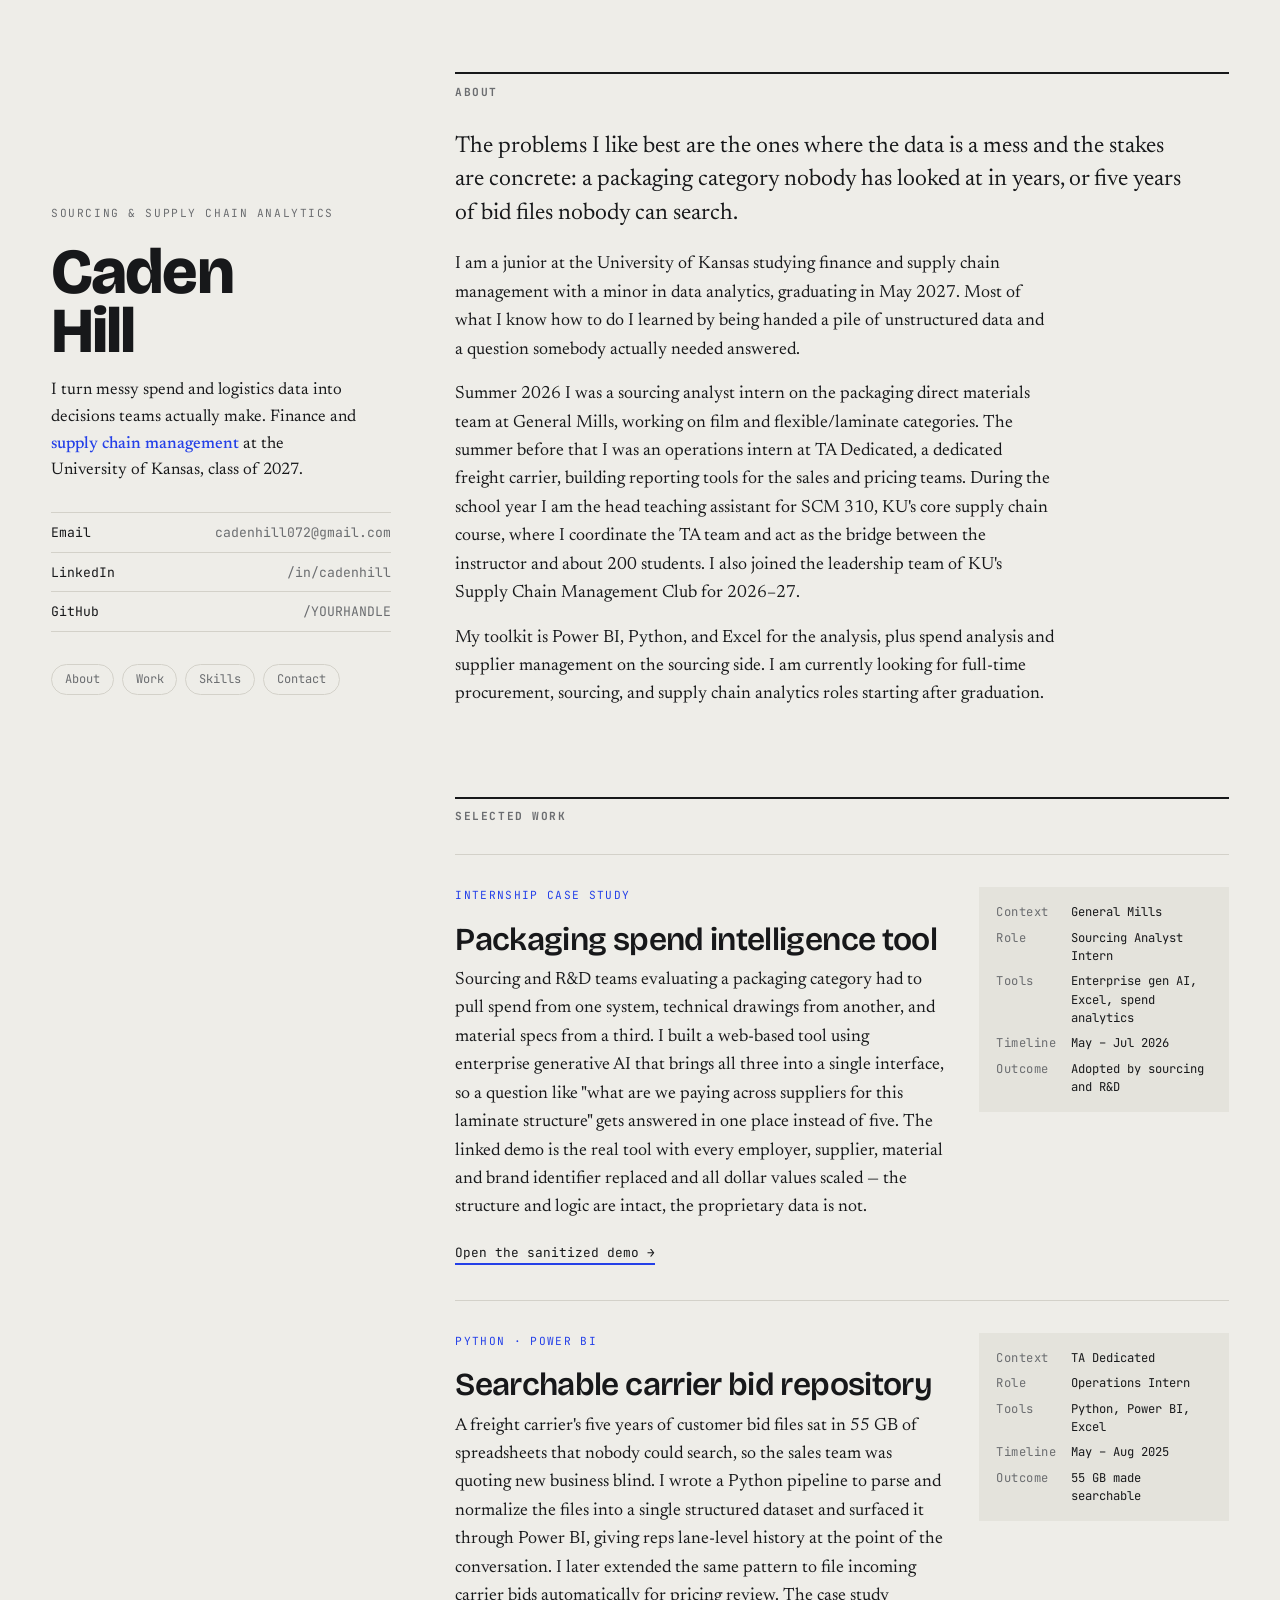
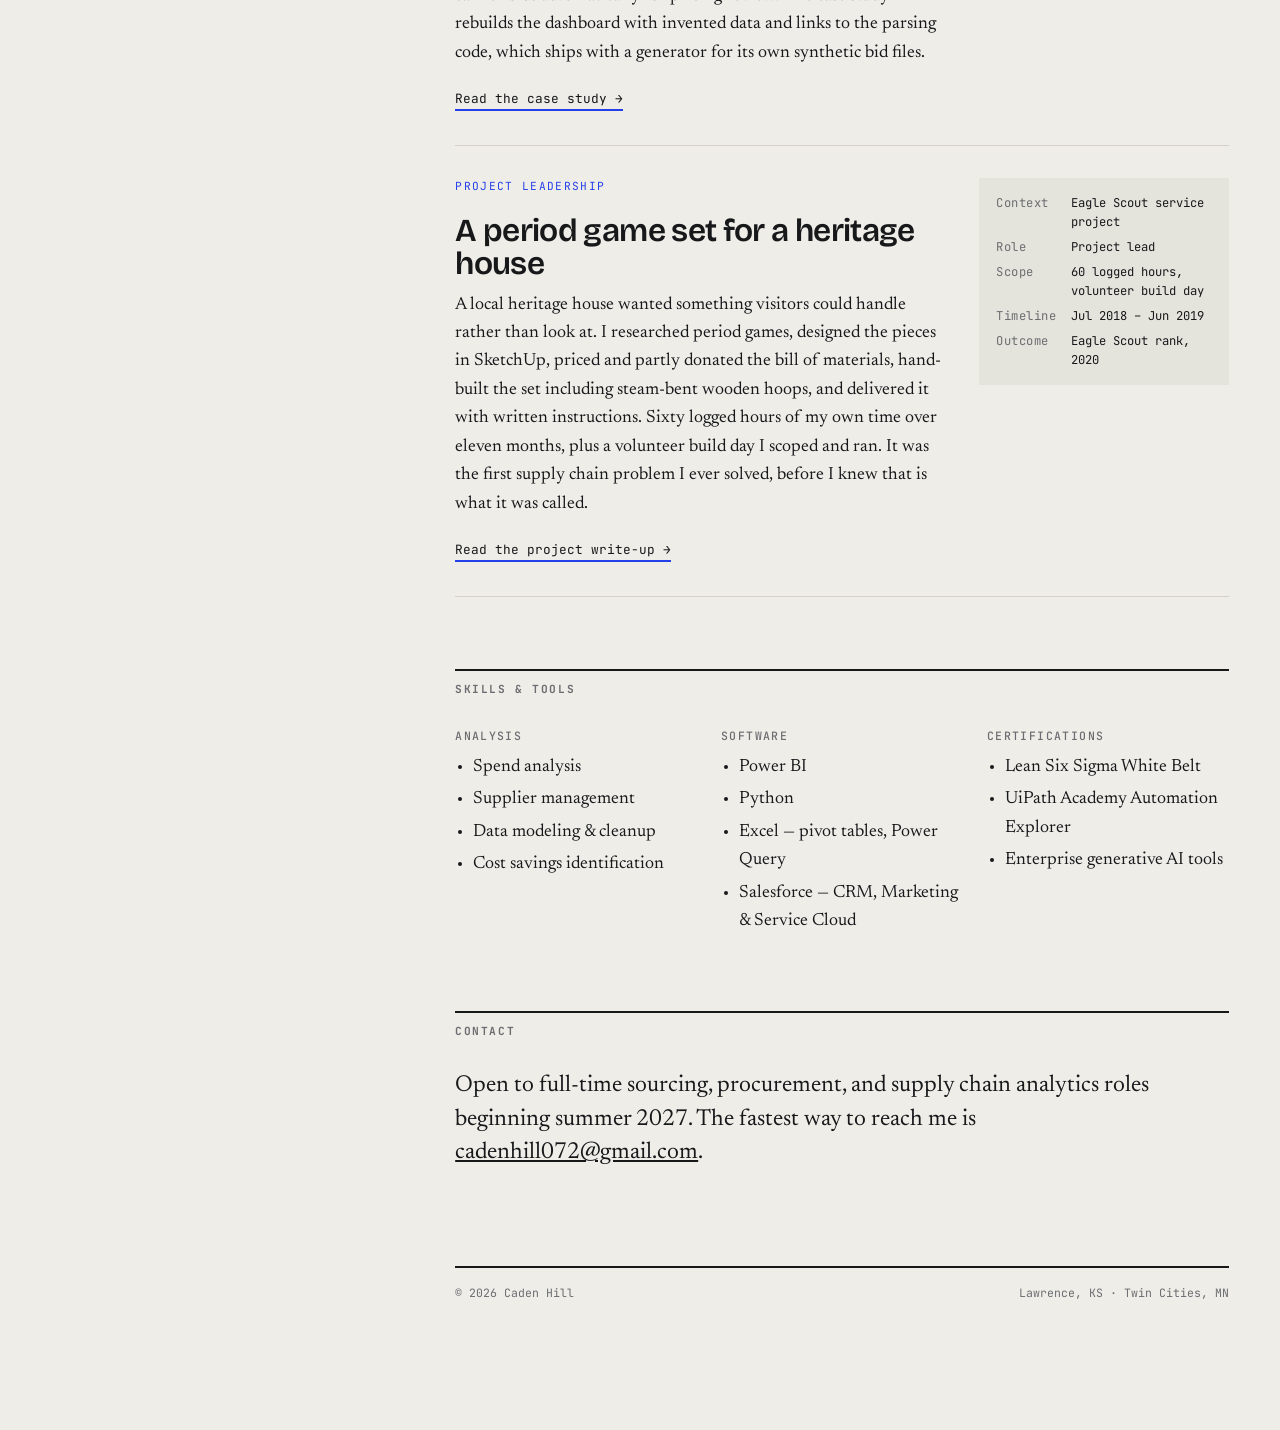
==== index.html @ 640c2d79 "Add files via upload" ====
<!DOCTYPE html>
<html lang="en">
<head>
<meta charset="utf-8">
<meta name="viewport" content="width=device-width, initial-scale=1">
<title>Caden Hill — Supply Chain &amp; Sourcing Analytics</title>
<meta name="description" content="Portfolio of Caden Hill: sourcing analytics, spend analysis, and supply chain data projects. B.S. Finance &amp; Supply Chain Management, University of Kansas, 2027.">

<link rel="preconnect" href="https://fonts.googleapis.com">
<link rel="preconnect" href="https://fonts.gstatic.com" crossorigin>
<link href="https://fonts.googleapis.com/css2?family=Bricolage+Grotesque:opsz,wght@12..96,400;12..96,600;12..96,800&family=Newsreader:ital,opsz,wght@0,6..72,400;0,6..72,500;1,6..72,400&family=JetBrains+Mono:wght@400;500&display=swap" rel="stylesheet">

<style>
  :root{
    --paper:#EEEDE8;
    --paper-2:#E4E3DC;
    --ink:#17181A;
    --muted:#6B6D70;
    --rule:#D3D1C9;
    --accent:#2440E8;

    --display:"Bricolage Grotesque", system-ui, sans-serif;
    --body:"Newsreader", Georgia, serif;
    --mono:"JetBrains Mono", ui-monospace, monospace;

    --gap:clamp(1.5rem, 4vw, 4rem);
    --maxw:1280px;
  }

  *{box-sizing:border-box;}
  html{scroll-behavior:smooth;}

  body{
    margin:0;
    background:var(--paper);
    color:var(--ink);
    font-family:var(--body);
    font-size:clamp(1rem, 0.95rem + 0.2vw, 1.125rem);
    line-height:1.6;
    -webkit-font-smoothing:antialiased;
  }

  a{color:inherit;}

  :focus-visible{outline:2px solid var(--accent); outline-offset:3px;}

  .skip{
    position:absolute; left:-9999px; top:0;
    background:var(--ink); color:var(--paper);
    padding:.6rem 1rem; z-index:50;
    font-family:var(--mono); font-size:.8rem;
  }
  .skip:focus{left:0;}

  .wrap{
    max-width:var(--maxw);
    margin:0 auto;
    padding:0 var(--gap);
    display:grid;
    grid-template-columns:1fr;
    gap:var(--gap);
  }

  /* ---------- identity panel ---------- */

  .id-panel{padding:clamp(2.5rem,6vw,5rem) 0 1rem;}

  .eyebrow{
    font-family:var(--mono);
    font-size:.7rem;
    letter-spacing:.14em;
    text-transform:uppercase;
    color:var(--muted);
    margin:0 0 1.25rem;
  }

  .name{
    font-family:var(--display);
    font-weight:800;
    font-size:clamp(2.8rem, 7vw, 4rem);
    line-height:.92;
    letter-spacing:-.03em;
    margin:0 0 1rem;
  }

  .thesis{
    font-size:1.05rem;
    max-width:34ch;
    margin:0 0 1.75rem;
  }
  .thesis em{color:var(--accent); font-style:normal; font-weight:500;}

  .contact-list{
    list-style:none;
    margin:0 0 2rem;
    padding:0;
    font-family:var(--mono);
    font-size:.82rem;
  }
  .contact-list li{border-top:1px solid var(--rule); padding:.55rem 0;}
  .contact-list li:last-child{border-bottom:1px solid var(--rule);}
  .contact-list a{
    text-decoration:none;
    display:flex;
    justify-content:space-between;
    gap:1rem;
    align-items:baseline;
  }
  .contact-list a span{color:var(--muted);}
  .contact-list a:hover span,
  .contact-list a:focus-visible span{color:var(--accent);}

  .jump{
    display:flex;
    flex-wrap:wrap;
    gap:.4rem .5rem;
    font-family:var(--mono);
    font-size:.75rem;
  }
  .jump a{
    text-decoration:none;
    border:1px solid var(--rule);
    border-radius:999px;
    padding:.3rem .8rem;
    color:var(--muted);
    transition:border-color .18s ease, color .18s ease;
  }
  .jump a:hover, .jump a:focus-visible{color:var(--accent); border-color:var(--accent);}

  /* ---------- main ---------- */

  main{padding-bottom:clamp(4rem,10vw,8rem);}

  .section{padding:clamp(2.5rem,6vw,4.5rem) 0 0;}

  .section-label{
    font-family:var(--mono);
    font-size:.7rem;
    letter-spacing:.14em;
    text-transform:uppercase;
    color:var(--muted);
    border-top:2px solid var(--ink);
    padding-top:.6rem;
    margin:0 0 1.75rem;
  }

  .lede{
    font-size:clamp(1.15rem,1.05rem + .5vw,1.45rem);
    line-height:1.45;
    max-width:56ch;
    margin:0 0 1.25rem;
  }

  .prose{max-width:60ch;}
  .prose p{margin:0 0 1rem;}

  /* ---------- work ---------- */

  .work{
    border-top:1px solid var(--rule);
    padding:2rem 0;
    display:grid;
    grid-template-columns:1fr;
    gap:1.5rem;
    transition:border-color .2s ease;
  }
  .work:hover{border-top-color:var(--accent);}
  .work:last-of-type{border-bottom:1px solid var(--rule);}

  .work-head h3{
    font-family:var(--display);
    font-weight:600;
    font-size:clamp(1.5rem,1.2rem + 1vw,2rem);
    line-height:1.05;
    letter-spacing:-.02em;
    margin:0 0 .6rem;
  }
  .work-kind{
    font-family:var(--mono);
    font-size:.7rem;
    letter-spacing:.12em;
    text-transform:uppercase;
    color:var(--accent);
    margin:0 0 .75rem;
  }
  .work-head p{margin:0 0 1.1rem; max-width:54ch;}

  .work-link{
    font-family:var(--mono);
    font-size:.8rem;
    text-decoration:none;
    border-bottom:2px solid var(--accent);
    padding-bottom:2px;
  }
  .work-link:hover, .work-link:focus-visible{color:var(--accent);}

  .spec{
    font-family:var(--mono);
    font-size:.76rem;
    line-height:1.5;
    background:var(--paper-2);
    padding:1rem 1.1rem;
    align-self:start;
  }
  .spec dl{margin:0; display:grid; grid-template-columns:auto 1fr; gap:.45rem .9rem;}
  .spec dt{color:var(--muted); letter-spacing:.04em;}
  .spec dd{margin:0;}

  /* ---------- skills ---------- */

  .skill-grid{
    display:grid;
    grid-template-columns:repeat(auto-fit,minmax(200px,1fr));
    gap:1.5rem;
  }
  .skill-grid h3{
    font-family:var(--mono);
    font-size:.72rem;
    letter-spacing:.12em;
    text-transform:uppercase;
    color:var(--muted);
    margin:0 0 .5rem;
    font-weight:500;
  }
  .skill-grid ul{margin:0; padding-left:1.1rem;}
  .skill-grid li{margin-bottom:.25rem;}

  /* ---------- footer ---------- */

  footer{
    border-top:2px solid var(--ink);
    margin-top:clamp(3rem,8vw,6rem);
    padding-top:1rem;
    font-family:var(--mono);
    font-size:.72rem;
    color:var(--muted);
    display:flex;
    flex-wrap:wrap;
    gap:.5rem 1.5rem;
    justify-content:space-between;
  }

  /* ---------- reveal ---------- */

  .reveal{opacity:0; transform:translateY(14px);}
  .reveal.in{opacity:1; transform:none; transition:opacity .5s ease, transform .5s ease;}

  @media (prefers-reduced-motion:reduce){
    html{scroll-behavior:auto;}
    .reveal{opacity:1; transform:none; transition:none;}
  }

  /* ---------- desktop ---------- */

  @media (min-width:900px){
    .wrap{grid-template-columns:minmax(260px,340px) 1fr; gap:clamp(2.5rem,5vw,5rem);}
    .id-panel{
      position:sticky;
      top:0;
      align-self:start;
      height:100vh;
      display:flex;
      flex-direction:column;
      justify-content:center;
      padding:3rem 0;
    }
    .work{grid-template-columns:1fr 250px; gap:2rem;}
  }
</style>
</head>
<body>

<a class="skip" href="#main">Skip to content</a>

<div class="wrap">

  <header class="id-panel">
    <p class="eyebrow">Sourcing &amp; supply chain analytics</p>
    <h1 class="name">Caden<br>Hill</h1>
    <p class="thesis">I turn messy spend and logistics data into decisions teams actually make. Finance and <em>supply chain management</em> at the University of Kansas, class of 2027.</p>

    <ul class="contact-list">
      <li><a href="mailto:cadenhill072@gmail.com">Email <span>cadenhill072@gmail.com</span></a></li>
      <li><a href="https://www.linkedin.com/in/cadenhill" target="_blank" rel="noopener">LinkedIn <span>/in/cadenhill</span></a></li>
      <li><a href="https://github.com/YOURHANDLE" target="_blank" rel="noopener">GitHub <span>/YOURHANDLE</span></a></li>
    </ul>

    <nav class="jump" aria-label="Sections">
      <a href="#about">About</a>
      <a href="#work">Work</a>
      <a href="#skills">Skills</a>
      <a href="#contact">Contact</a>
    </nav>
  </header>

  <main id="main">

    <!-- ABOUT -->
    <section class="section reveal" id="about">
      <h2 class="section-label">About</h2>
      <p class="lede">The problems I like best are the ones where the data is a mess and the stakes are concrete: a packaging category nobody has looked at in years, or five years of bid files nobody can search.</p>
      <div class="prose">
        <p>I am a junior at the University of Kansas studying finance and supply chain management with a minor in data analytics, graduating in May 2027. Most of what I know how to do I learned by being handed a pile of unstructured data and a question somebody actually needed answered.</p>
        <p>Summer 2026 I was a sourcing analyst intern on the packaging direct materials team at General Mills, working on film and flexible/laminate categories. The summer before that I was an operations intern at TA Dedicated, a dedicated freight carrier, building reporting tools for the sales and pricing teams. During the school year I am the head teaching assistant for SCM 310, KU's core supply chain course, where I coordinate the TA team and act as the bridge between the instructor and about 200 students. I also joined the leadership team of KU's Supply Chain Management Club for 2026&ndash;27.</p>
        <p>My toolkit is Power BI, Python, and Excel for the analysis, plus spend analysis and supplier management on the sourcing side. I am currently looking for full-time procurement, sourcing, and supply chain analytics roles starting after graduation.</p>
      </div>
    </section>

    <!-- WORK -->
    <section class="section reveal" id="work">
      <h2 class="section-label">Selected work</h2>

      <article class="work">
        <div class="work-head">
          <p class="work-kind">Internship case study</p>
          <h3>Packaging spend intelligence tool</h3>
          <p>Sourcing and R&amp;D teams evaluating a packaging category had to pull spend from one system, technical drawings from another, and material specs from a third. I built a web-based tool using enterprise generative AI that brings all three into a single interface, so a question like "what are we paying across suppliers for this laminate structure" gets answered in one place instead of five. The linked demo is the real tool with every employer, supplier, material and brand identifier replaced and all dollar values scaled &mdash; the structure and logic are intact, the proprietary data is not.</p>
          <a class="work-link" href="spend-playbook-demo.html">Open the sanitized demo &rarr;</a>
        </div>
        <div class="spec">
          <dl>
            <dt>Context</dt><dd>General Mills</dd>
            <dt>Role</dt><dd>Sourcing Analyst Intern</dd>
            <dt>Tools</dt><dd>Enterprise gen AI, Excel, spend analytics</dd>
            <dt>Timeline</dt><dd>May &ndash; Jul 2026</dd>
            <dt>Outcome</dt><dd>Adopted by sourcing and R&amp;D</dd>
          </dl>
        </div>
      </article>

      <article class="work">
        <div class="work-head">
          <p class="work-kind">Python &middot; Power BI</p>
          <h3>Searchable carrier bid repository</h3>
          <p>A freight carrier's five years of customer bid files sat in 55 GB of spreadsheets that nobody could search, so the sales team was quoting new business blind. I wrote a Python pipeline to parse and normalize the files into a single structured dataset and surfaced it through Power BI, giving reps lane-level history at the point of the conversation. I later extended the same pattern to file incoming carrier bids automatically for pricing review. The case study rebuilds the dashboard with invented data and links to the parsing code, which ships with a generator for its own synthetic bid files.</p>
          <a class="work-link" href="bid-repository.html">Read the case study &rarr;</a>
        </div>
        <div class="spec">
          <dl>
            <dt>Context</dt><dd>TA Dedicated</dd>
            <dt>Role</dt><dd>Operations Intern</dd>
            <dt>Tools</dt><dd>Python, Power BI, Excel</dd>
            <dt>Timeline</dt><dd>May &ndash; Aug 2025</dd>
            <dt>Outcome</dt><dd>55 GB made searchable</dd>
          </dl>
        </div>
      </article>

      <article class="work">
        <div class="work-head">
          <p class="work-kind">Project leadership</p>
          <h3>A period game set for a heritage house</h3>
          <p>A local heritage house wanted something visitors could handle rather than look at. I researched period games, designed the pieces in SketchUp, priced and partly donated the bill of materials, hand-built the set including steam-bent wooden hoops, and delivered it with written instructions. Sixty logged hours of my own time over eleven months, plus a volunteer build day I scoped and ran. It was the first supply chain problem I ever solved, before I knew that is what it was called.</p>
          <a class="work-link" href="eagle-scout.html">Read the project write-up &rarr;</a>
        </div>
        <div class="spec">
          <dl>
            <dt>Context</dt><dd>Eagle Scout service project</dd>
            <dt>Role</dt><dd>Project lead</dd>
            <dt>Scope</dt><dd>60 logged hours, volunteer build day</dd>
            <dt>Timeline</dt><dd>Jul 2018 &ndash; Jun 2019</dd>
            <dt>Outcome</dt><dd>Eagle Scout rank, 2020</dd>
          </dl>
        </div>
      </article>
    </section>

    <!-- SKILLS -->
    <section class="section reveal" id="skills">
      <h2 class="section-label">Skills &amp; tools</h2>
      <div class="skill-grid">
        <div>
          <h3>Analysis</h3>
          <ul>
            <li>Spend analysis</li>
            <li>Supplier management</li>
            <li>Data modeling &amp; cleanup</li>
            <li>Cost savings identification</li>
          </ul>
        </div>
        <div>
          <h3>Software</h3>
          <ul>
            <li>Power BI</li>
            <li>Python</li>
            <li>Excel &mdash; pivot tables, Power Query</li>
            <li>Salesforce &mdash; CRM, Marketing &amp; Service Cloud</li>
          </ul>
        </div>
        <div>
          <h3>Certifications</h3>
          <ul>
            <li>Lean Six Sigma White Belt</li>
            <li>UiPath Academy Automation Explorer</li>
            <li>Enterprise generative AI tools</li>
          </ul>
        </div>
      </div>
    </section>

    <!-- CONTACT -->
    <section class="section reveal" id="contact">
      <h2 class="section-label">Contact</h2>
      <p class="lede">Open to full-time sourcing, procurement, and supply chain analytics roles beginning summer 2027. The fastest way to reach me is <a href="mailto:cadenhill072@gmail.com">cadenhill072@gmail.com</a>.</p>
    </section>

    <footer>
      <span>&copy; 2026 Caden Hill</span>
      <span>Lawrence, KS &middot; Twin Cities, MN</span>
    </footer>

  </main>
</div>

<script>
  (function () {
    var reduce = window.matchMedia('(prefers-reduced-motion: reduce)').matches;
    var items = document.querySelectorAll('.reveal');
    if (reduce || !('IntersectionObserver' in window)) {
      items.forEach(function (el) { el.classList.add('in'); });
      return;
    }
    var io = new IntersectionObserver(function (entries) {
      entries.forEach(function (e) {
        if (e.isIntersecting) { e.target.classList.add('in'); io.unobserve(e.target); }
      });
    }, { rootMargin: '0px 0px -8% 0px', threshold: 0.05 });
    items.forEach(function (el) { io.observe(el); });
  })();
</script>

</body>
</html>
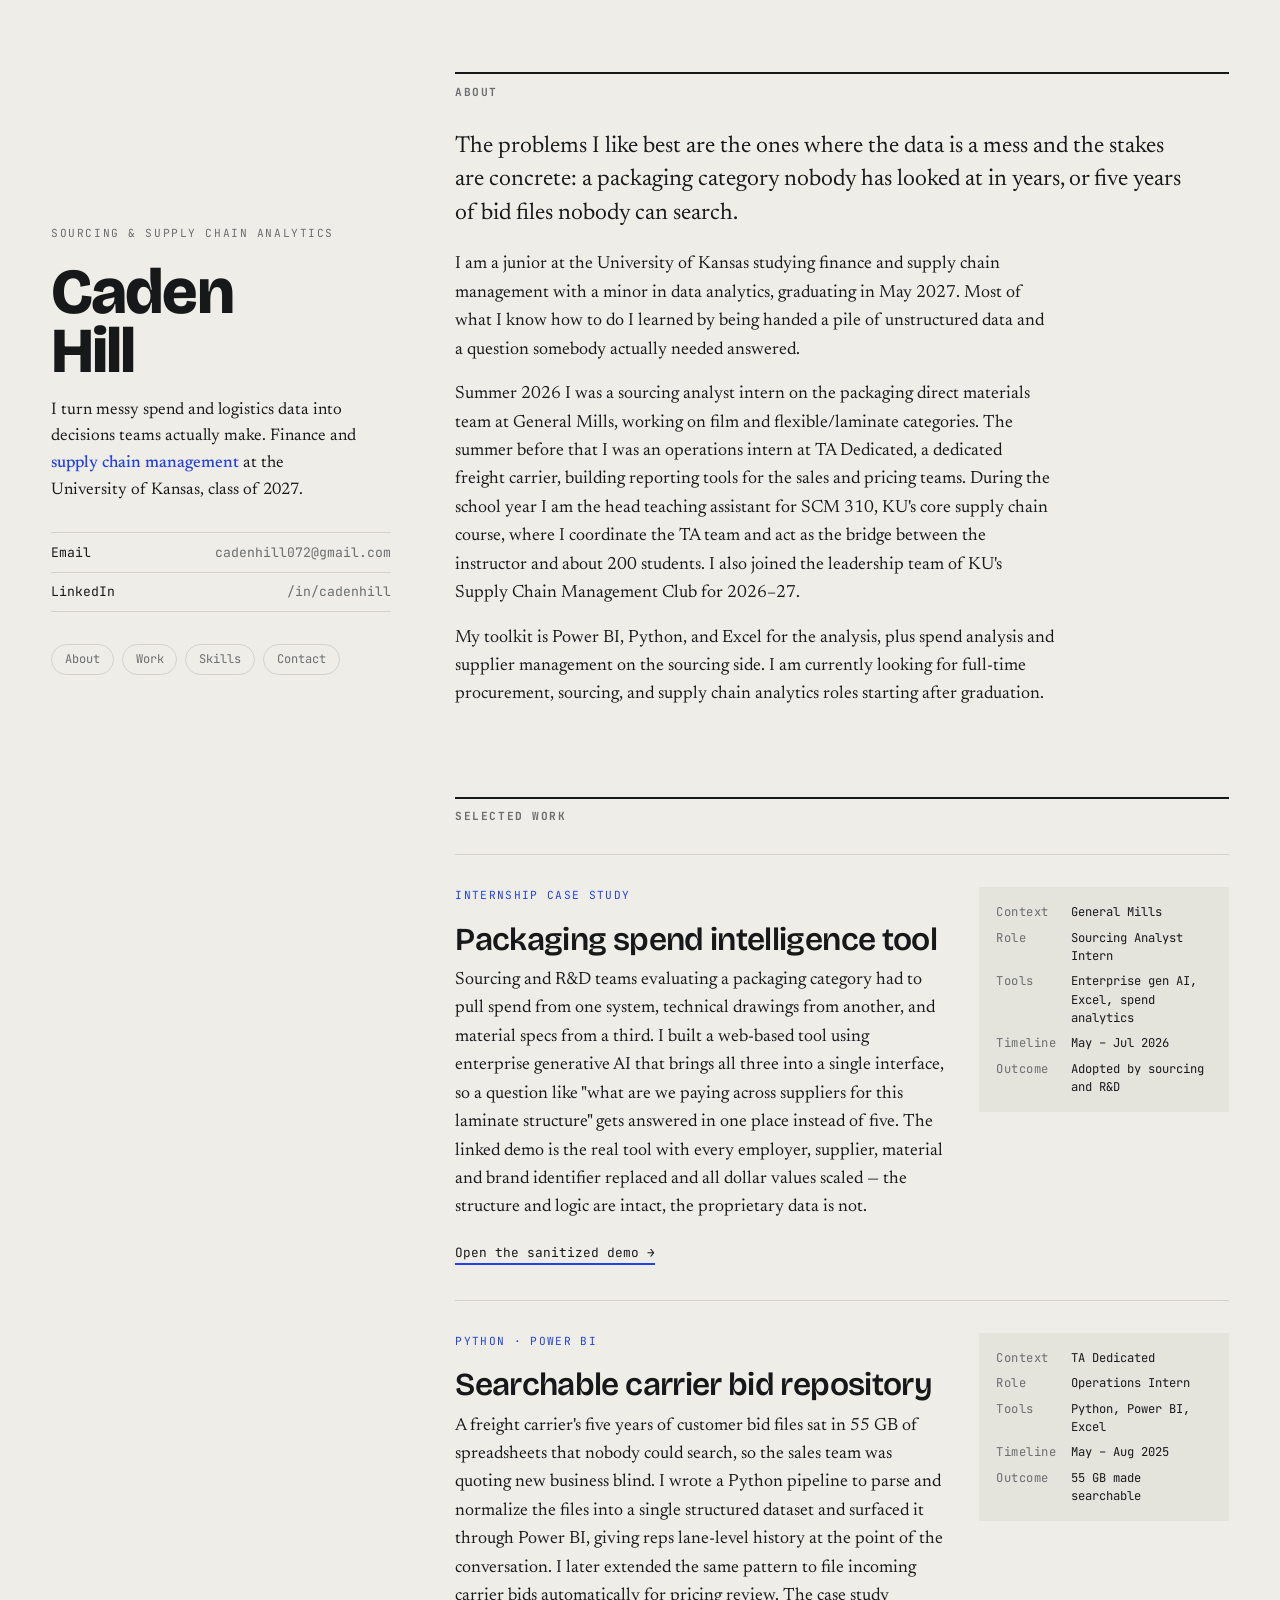
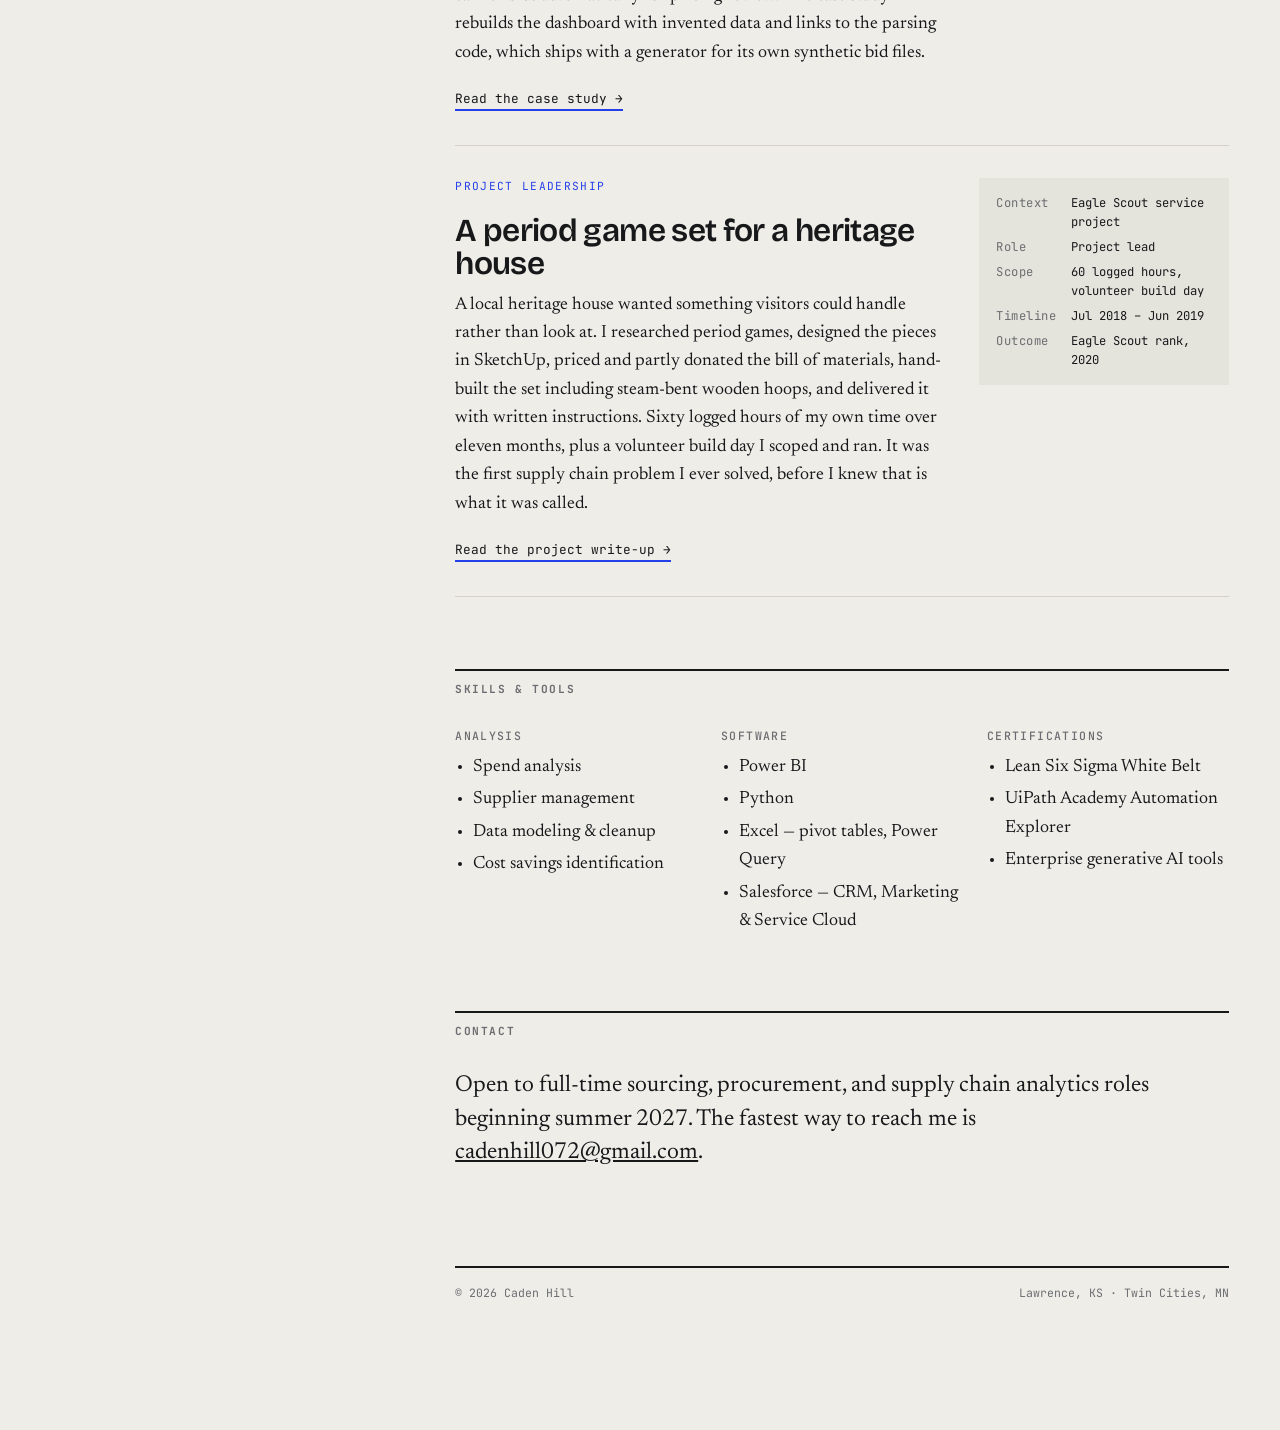
==== commit f0a16d82: "Add files via upload" ====
--- a/index.html
+++ b/index.html
@@ -281,8 +281,7 @@
 
     <ul class="contact-list">
       <li><a href="mailto:cadenhill072@gmail.com">Email <span>cadenhill072@gmail.com</span></a></li>
-      <li><a href="https://www.linkedin.com/in/cadenhill" target="_blank" rel="noopener">LinkedIn <span>/in/cadenhill</span></a></li>
-      <li><a href="https://github.com/YOURHANDLE" target="_blank" rel="noopener">GitHub <span>/YOURHANDLE</span></a></li>
+      <li><a href="https://www.linkedin.com/in/cadenhill/" target="_blank" rel="noopener">LinkedIn <span>/in/cadenhill</span></a></li>
     </ul>
 
     <nav class="jump" aria-label="Sections">
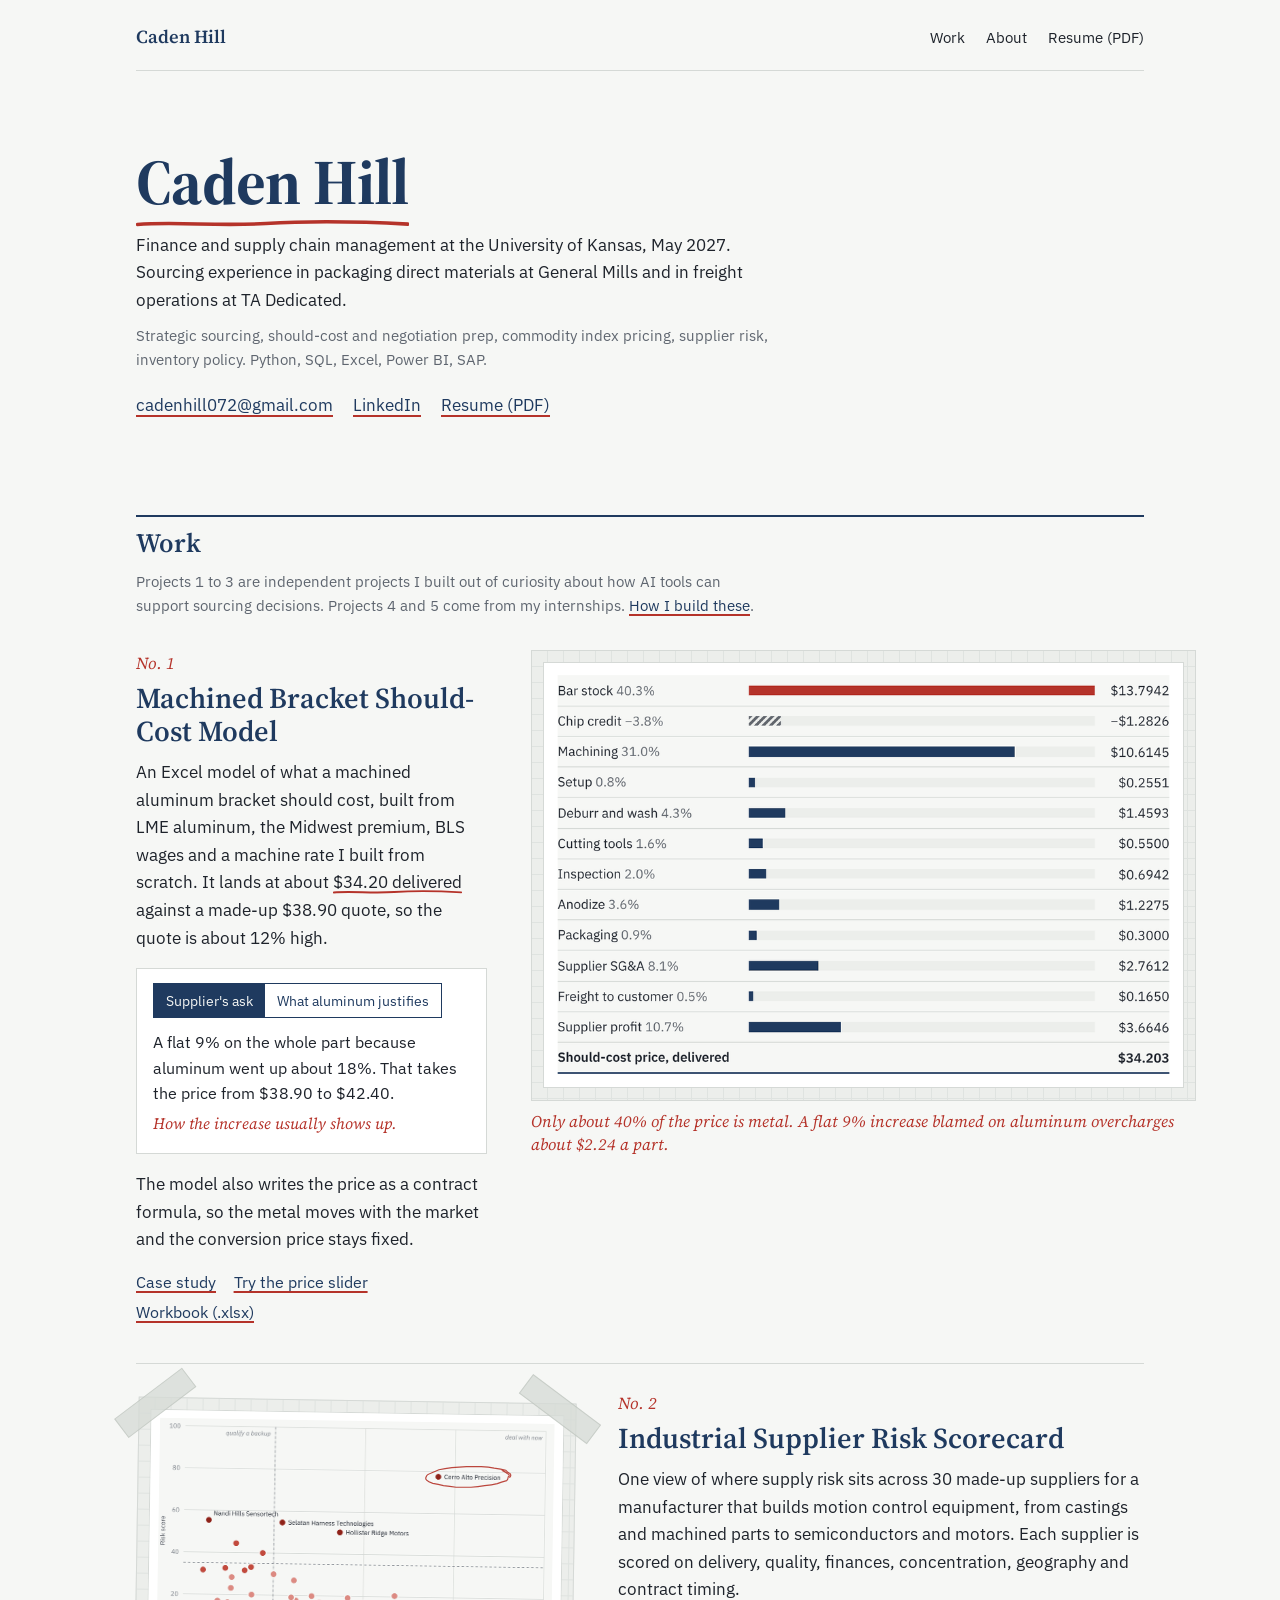
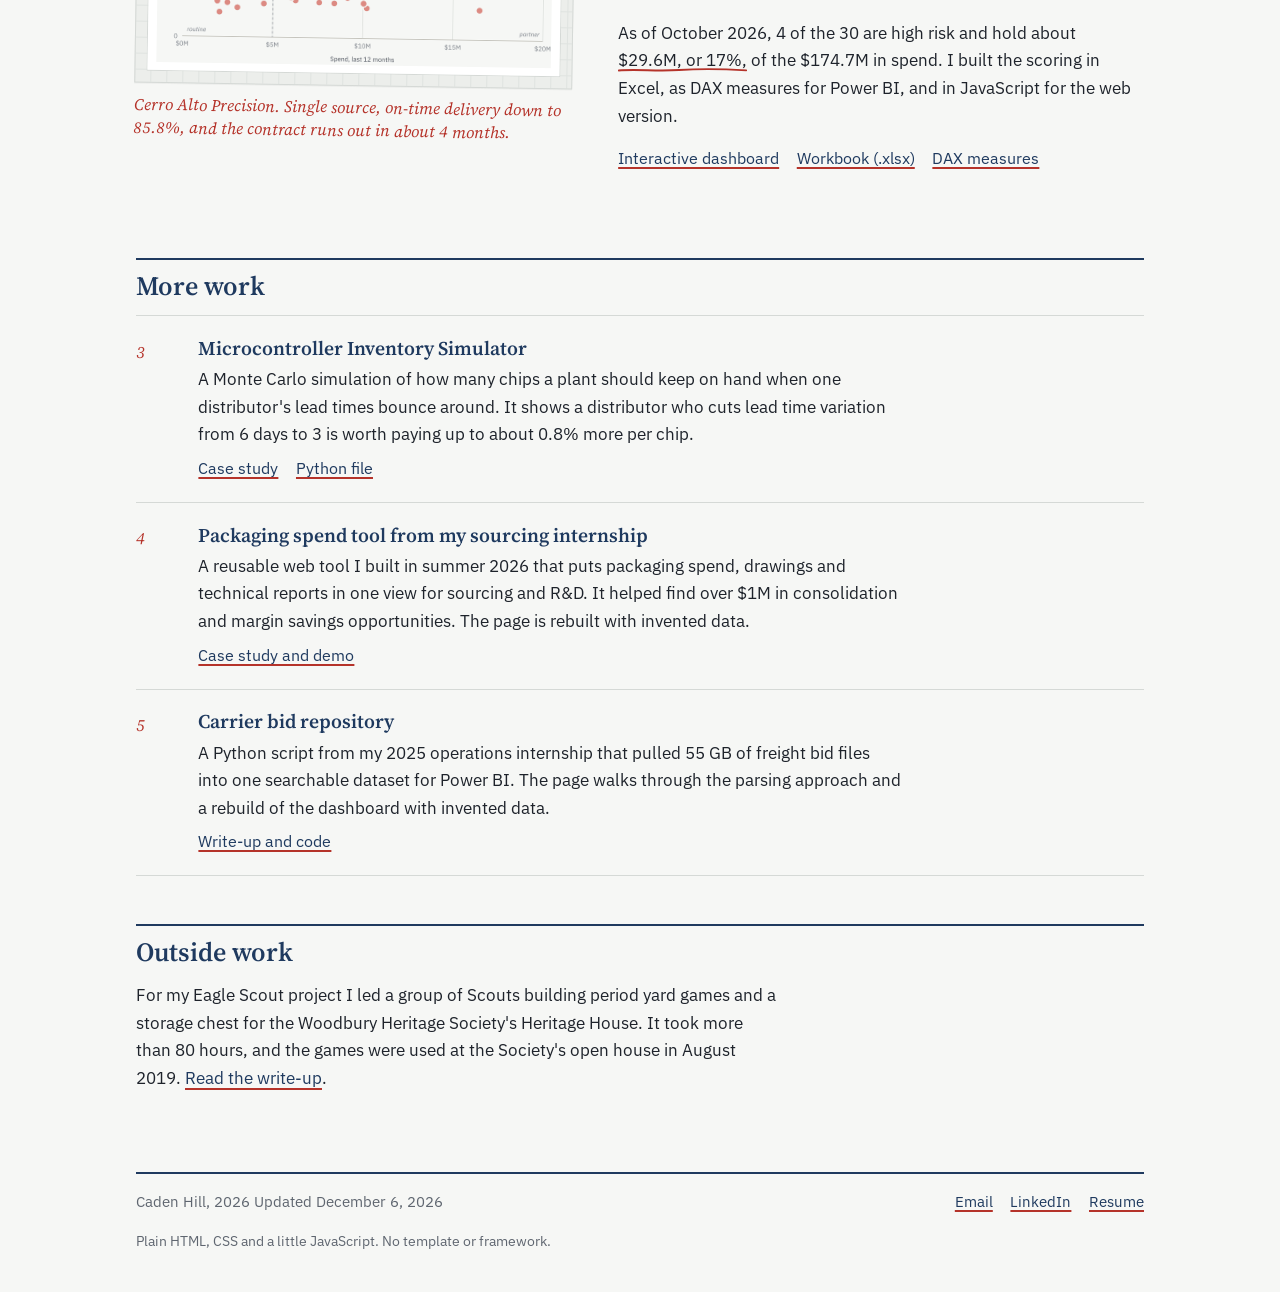
==== commit ba542c03: "Portfolio site" ====
--- a/index.html
+++ b/index.html
@@ -1,432 +1,158 @@
 <!DOCTYPE html>
-<html lang="en">
+<html lang="en" class="nojs">
 <head>
 <meta charset="utf-8">
 <meta name="viewport" content="width=device-width, initial-scale=1">
-<title>Caden Hill — Supply Chain &amp; Sourcing Analytics</title>
-<meta name="description" content="Portfolio of Caden Hill: sourcing analytics, spend analysis, and supply chain data projects. B.S. Finance &amp; Supply Chain Management, University of Kansas, 2027.">
-
-<link rel="preconnect" href="https://fonts.googleapis.com">
-<link rel="preconnect" href="https://fonts.gstatic.com" crossorigin>
-<link href="https://fonts.googleapis.com/css2?family=Bricolage+Grotesque:opsz,wght@12..96,400;12..96,600;12..96,800&family=Newsreader:ital,opsz,wght@0,6..72,400;0,6..72,500;1,6..72,400&family=JetBrains+Mono:wght@400;500&display=swap" rel="stylesheet">
-
-<style>
-  :root{
-    --paper:#EEEDE8;
-    --paper-2:#E4E3DC;
-    --ink:#17181A;
-    --muted:#6B6D70;
-    --rule:#D3D1C9;
-    --accent:#2440E8;
-
-    --display:"Bricolage Grotesque", system-ui, sans-serif;
-    --body:"Newsreader", Georgia, serif;
-    --mono:"JetBrains Mono", ui-monospace, monospace;
-
-    --gap:clamp(1.5rem, 4vw, 4rem);
-    --maxw:1280px;
-  }
-
-  *{box-sizing:border-box;}
-  html{scroll-behavior:smooth;}
-
-  body{
-    margin:0;
-    background:var(--paper);
-    color:var(--ink);
-    font-family:var(--body);
-    font-size:clamp(1rem, 0.95rem + 0.2vw, 1.125rem);
-    line-height:1.6;
-    -webkit-font-smoothing:antialiased;
-  }
-
-  a{color:inherit;}
-
-  :focus-visible{outline:2px solid var(--accent); outline-offset:3px;}
-
-  .skip{
-    position:absolute; left:-9999px; top:0;
-    background:var(--ink); color:var(--paper);
-    padding:.6rem 1rem; z-index:50;
-    font-family:var(--mono); font-size:.8rem;
-  }
-  .skip:focus{left:0;}
-
-  .wrap{
-    max-width:var(--maxw);
-    margin:0 auto;
-    padding:0 var(--gap);
-    display:grid;
-    grid-template-columns:1fr;
-    gap:var(--gap);
-  }
-
-  /* ---------- identity panel ---------- */
-
-  .id-panel{padding:clamp(2.5rem,6vw,5rem) 0 1rem;}
-
-  .eyebrow{
-    font-family:var(--mono);
-    font-size:.7rem;
-    letter-spacing:.14em;
-    text-transform:uppercase;
-    color:var(--muted);
-    margin:0 0 1.25rem;
-  }
-
-  .name{
-    font-family:var(--display);
-    font-weight:800;
-    font-size:clamp(2.8rem, 7vw, 4rem);
-    line-height:.92;
-    letter-spacing:-.03em;
-    margin:0 0 1rem;
-  }
-
-  .thesis{
-    font-size:1.05rem;
-    max-width:34ch;
-    margin:0 0 1.75rem;
-  }
-  .thesis em{color:var(--accent); font-style:normal; font-weight:500;}
-
-  .contact-list{
-    list-style:none;
-    margin:0 0 2rem;
-    padding:0;
-    font-family:var(--mono);
-    font-size:.82rem;
-  }
-  .contact-list li{border-top:1px solid var(--rule); padding:.55rem 0;}
-  .contact-list li:last-child{border-bottom:1px solid var(--rule);}
-  .contact-list a{
-    text-decoration:none;
-    display:flex;
-    justify-content:space-between;
-    gap:1rem;
-    align-items:baseline;
-  }
-  .contact-list a span{color:var(--muted);}
-  .contact-list a:hover span,
-  .contact-list a:focus-visible span{color:var(--accent);}
-
-  .jump{
-    display:flex;
-    flex-wrap:wrap;
-    gap:.4rem .5rem;
-    font-family:var(--mono);
-    font-size:.75rem;
-  }
-  .jump a{
-    text-decoration:none;
-    border:1px solid var(--rule);
-    border-radius:999px;
-    padding:.3rem .8rem;
-    color:var(--muted);
-    transition:border-color .18s ease, color .18s ease;
-  }
-  .jump a:hover, .jump a:focus-visible{color:var(--accent); border-color:var(--accent);}
-
-  /* ---------- main ---------- */
-
-  main{padding-bottom:clamp(4rem,10vw,8rem);}
-
-  .section{padding:clamp(2.5rem,6vw,4.5rem) 0 0;}
-
-  .section-label{
-    font-family:var(--mono);
-    font-size:.7rem;
-    letter-spacing:.14em;
-    text-transform:uppercase;
-    color:var(--muted);
-    border-top:2px solid var(--ink);
-    padding-top:.6rem;
-    margin:0 0 1.75rem;
-  }
-
-  .lede{
-    font-size:clamp(1.15rem,1.05rem + .5vw,1.45rem);
-    line-height:1.45;
-    max-width:56ch;
-    margin:0 0 1.25rem;
-  }
-
-  .prose{max-width:60ch;}
-  .prose p{margin:0 0 1rem;}
-
-  /* ---------- work ---------- */
-
-  .work{
-    border-top:1px solid var(--rule);
-    padding:2rem 0;
-    display:grid;
-    grid-template-columns:1fr;
-    gap:1.5rem;
-    transition:border-color .2s ease;
-  }
-  .work:hover{border-top-color:var(--accent);}
-  .work:last-of-type{border-bottom:1px solid var(--rule);}
-
-  .work-head h3{
-    font-family:var(--display);
-    font-weight:600;
-    font-size:clamp(1.5rem,1.2rem + 1vw,2rem);
-    line-height:1.05;
-    letter-spacing:-.02em;
-    margin:0 0 .6rem;
-  }
-  .work-kind{
-    font-family:var(--mono);
-    font-size:.7rem;
-    letter-spacing:.12em;
-    text-transform:uppercase;
-    color:var(--accent);
-    margin:0 0 .75rem;
-  }
-  .work-head p{margin:0 0 1.1rem; max-width:54ch;}
-
-  .work-link{
-    font-family:var(--mono);
-    font-size:.8rem;
-    text-decoration:none;
-    border-bottom:2px solid var(--accent);
-    padding-bottom:2px;
-  }
-  .work-link:hover, .work-link:focus-visible{color:var(--accent);}
-
-  .spec{
-    font-family:var(--mono);
-    font-size:.76rem;
-    line-height:1.5;
-    background:var(--paper-2);
-    padding:1rem 1.1rem;
-    align-self:start;
-  }
-  .spec dl{margin:0; display:grid; grid-template-columns:auto 1fr; gap:.45rem .9rem;}
-  .spec dt{color:var(--muted); letter-spacing:.04em;}
-  .spec dd{margin:0;}
-
-  /* ---------- skills ---------- */
-
-  .skill-grid{
-    display:grid;
-    grid-template-columns:repeat(auto-fit,minmax(200px,1fr));
-    gap:1.5rem;
-  }
-  .skill-grid h3{
-    font-family:var(--mono);
-    font-size:.72rem;
-    letter-spacing:.12em;
-    text-transform:uppercase;
-    color:var(--muted);
-    margin:0 0 .5rem;
-    font-weight:500;
-  }
-  .skill-grid ul{margin:0; padding-left:1.1rem;}
-  .skill-grid li{margin-bottom:.25rem;}
-
-  /* ---------- footer ---------- */
-
-  footer{
-    border-top:2px solid var(--ink);
-    margin-top:clamp(3rem,8vw,6rem);
-    padding-top:1rem;
-    font-family:var(--mono);
-    font-size:.72rem;
-    color:var(--muted);
-    display:flex;
-    flex-wrap:wrap;
-    gap:.5rem 1.5rem;
-    justify-content:space-between;
-  }
-
-  /* ---------- reveal ---------- */
-
-  .reveal{opacity:0; transform:translateY(14px);}
-  .reveal.in{opacity:1; transform:none; transition:opacity .5s ease, transform .5s ease;}
-
-  @media (prefers-reduced-motion:reduce){
-    html{scroll-behavior:auto;}
-    .reveal{opacity:1; transform:none; transition:none;}
-  }
-
-  /* ---------- desktop ---------- */
-
-  @media (min-width:900px){
-    .wrap{grid-template-columns:minmax(260px,340px) 1fr; gap:clamp(2.5rem,5vw,5rem);}
-    .id-panel{
-      position:sticky;
-      top:0;
-      align-self:start;
-      height:100vh;
-      display:flex;
-      flex-direction:column;
-      justify-content:center;
-      padding:3rem 0;
-    }
-    .work{grid-template-columns:1fr 250px; gap:2rem;}
-  }
-</style>
+<title>Caden Hill · Sourcing, procurement and supply chain analytics</title>
+<meta name="description" content="Caden Hill's sourcing, procurement and supply chain analytics work: should-cost models, commodity index pricing, supplier risk and inventory policy for manufacturers. Finance and supply chain management at the University of Kansas, May 2027.">
+<link rel="preload" href="fonts/source-serif-4-latin-opsz-normal.woff2" as="font" type="font/woff2" crossorigin>
+<link rel="stylesheet" href="style.css">
+<script>document.documentElement.className="js"</script>
+<link rel="icon" href="favicon.svg" type="image/svg+xml">
+<meta property="og:type" content="website">
+<meta property="og:title" content="Caden Hill · Sourcing and supply chain analytics">
+<meta property="og:description" content="Should-cost, supplier risk and inventory work for manufacturers, with the workbooks and code one click away.">
+<meta property="og:image" content="https://cadenhill072-sketch.github.io/portfolio-website/img/social-card.png">
+<meta property="og:url" content="https://cadenhill072-sketch.github.io/portfolio-website/">
+<meta name="twitter:card" content="summary_large_image">
 </head>
 <body>
+<a class="skip" href="#main">Skip to content</a>
+<div class="page">
 
-<a class="skip" href="#main">Skip to content</a>
+<header class="top">
+  <a class="home" href="index.html">Caden Hill</a>
+  <nav aria-label="Main">
+    <a href="#work">Work</a>
+    <a href="about.html">About</a>
+    <a href="files/caden-hill-resume.pdf">Resume (PDF)</a>
+  </nav>
+</header>
 
-<div class="wrap">
+<main id="main">
 
-  <header class="id-panel">
-    <p class="eyebrow">Sourcing &amp; supply chain analytics</p>
-    <h1 class="name">Caden<br>Hill</h1>
-    <p class="thesis">I turn messy spend and logistics data into decisions teams actually make. Finance and <em>supply chain management</em> at the University of Kansas, class of 2027.</p>
+<section class="intro">
+  <h1><span class="mk mk-name">Caden Hill</span></h1>
+  <p class="status">Finance and supply chain management at the University of Kansas, May 2027. Sourcing experience in packaging direct materials at General Mills and in freight operations at TA Dedicated.</p>
+  <p class="skills">Strategic sourcing, should-cost and negotiation prep, commodity index pricing, supplier risk, inventory policy. Python, SQL, Excel, Power BI, SAP.</p>
+  <ul class="links">
+    <li><a href="mailto:cadenhill072@gmail.com">cadenhill072@gmail.com</a></li>
+    <li><a href="https://www.linkedin.com/in/cadenhill/">LinkedIn</a></li>
+    <li><a href="files/caden-hill-resume.pdf">Resume (PDF)</a></li>
+  </ul>
+</section>
 
-    <ul class="contact-list">
-      <li><a href="mailto:cadenhill072@gmail.com">Email <span>cadenhill072@gmail.com</span></a></li>
-      <li><a href="https://www.linkedin.com/in/cadenhill/" target="_blank" rel="noopener">LinkedIn <span>/in/cadenhill</span></a></li>
-    </ul>
+<section class="section" id="work" aria-labelledby="work-h">
+  <h2 id="work-h">Work</h2>
+  <p class="small worknote">Projects 1 to 3 are independent projects I built out of curiosity about how AI tools can support sourcing decisions. Projects 4 and 5 come from my internships. <a href="about.html#how">How I build these</a>.</p>
 
-    <nav class="jump" aria-label="Sections">
-      <a href="#about">About</a>
-      <a href="#work">Work</a>
-      <a href="#skills">Skills</a>
-      <a href="#contact">Contact</a>
-    </nav>
-  </header>
+  <article class="feature lead">
+    <div class="copy">
+      <p class="no">No. 1</p>
+      <h3><a href="should-cost.html">Machined Bracket Should-Cost Model</a></h3>
+      <p>An Excel model of what a machined aluminum bracket should cost, built from LME aluminum, the Midwest premium, BLS wages and a machine rate I built from scratch. It lands at about <span class="mk">$34.20 delivered</span> against a made-up $38.90 quote, so the quote is about 12% high.</p>
+      <div class="versus" id="versus">
+        <div class="sw" role="group" aria-label="Price increase">
+          <button type="button" aria-pressed="true" data-k="ask">Supplier's ask</button>
+          <button type="button" aria-pressed="false" data-k="fair">What aluminum justifies</button>
+        </div>
+        <p id="versus-text" aria-live="polite">A flat 9% on the whole part because aluminum went up about 18%. That takes the price from $38.90 to $42.40.<span class="tag">How the increase usually shows up.</span></p>
+      </div>
+      <p>The model also writes the price as a contract formula, so the metal moves with the market and the conversion price stays fixed.</p>
+      <ul class="linkrow">
+        <li><a href="should-cost.html">Case study</a></li>
+        <li><a href="should-cost.html#tryit">Try the price slider</a></li>
+        <li><a href="files/should-cost/Machined_Bracket_Should_Cost_Model.xlsx">Workbook (.xlsx)</a></li>
+      </ul>
+    </div>
+    <figure class="shot">
+      <a class="frame" href="should-cost.html">
+        <img src="img/bracket-cost-build.png" width="940" height="624" alt="Cost build for one machined bracket. Bar stock is the biggest line at 40.3% of the price, then machining at 31.0% and supplier profit at 10.7%, with a chip credit that comes off the total. The should-cost price is $34.203 delivered.">
+        <svg class="mark" viewBox="0 0 940 624" preserveAspectRatio="none" aria-hidden="true"><path d="M168.6 30.7 Q172.1 33.0 174.5 35.6 Q176.1 38.3 175.6 41.2 Q175.0 44.1 170.8 46.6 Q168.6 49.3 165.4 52.0 Q159.9 53.8 154.6 55.6 Q147.9 56.0 141.8 57.1 Q135.5 57.0 129.0 57.0 Q123.0 56.3 118.2 54.5 Q113.1 53.0 108.9 51.0 Q104.4 48.9 102.5 46.2 Q103.0 43.2 101.5 40.3 Q104.4 37.6 105.6 34.7 Q110.0 32.3 114.4 30.2 Q118.1 27.5 124.6 26.5 Q130.7 25.4 137.0 23.9 Q143.7 23.9 149.9 25.0 Q156.7 25.2 161.8 27.0 Q167.0 28.7 170.1 31.2 Q174.8 33.3 176.3 36.2 Q177.9 39.1 177.4 42.1"/></svg>
+      </a>
+      <p class="pencil">Only about 40% of the price is metal. A flat 9% increase blamed on aluminum overcharges about $2.24 a part.</p>
+    </figure>
+  </article>
 
-  <main id="main">
+  <article class="feature flip">
+    <div class="copy">
+      <p class="no">No. 2</p>
+      <h3><a href="supplier-risk.html">Industrial Supplier Risk Scorecard</a></h3>
+      <p>One view of where supply risk sits across 30 made-up suppliers for a manufacturer that builds motion control equipment, from castings and machined parts to semiconductors and motors. Each supplier is scored on delivery, quality, finances, concentration, geography and contract timing.</p>
+      <p>As of October 2026, 4 of the 30 are high risk and hold about <span class="mk">$29.6M, or 17%,</span> of the $174.7M in spend. I built the scoring in Excel, as DAX measures for Power BI, and in JavaScript for the web version.</p>
+      <ul class="linkrow">
+        <li><a href="supplier-risk.html">Interactive dashboard</a></li>
+        <li><a href="files/supplier-risk/Industrial_Supplier_Risk_Scorecard.xlsx">Workbook (.xlsx)</a></li>
+        <li><a href="files/supplier-risk/DAX_Measures.dax">DAX measures</a></li>
+      </ul>
+    </div>
+    <figure class="shot taped">
+      <a class="frame" href="supplier-risk.html">
+        <img src="img/supplier-risk-scatter.png" width="940" height="593" alt="Scatter plot of 30 suppliers by spend and risk score. Most sit low and to the left. Cerro Alto Precision stands alone in the top right, with high spend and a risk score near 78.">
+        <svg class="mark" viewBox="0 0 940 593" preserveAspectRatio="none" aria-hidden="true"><path d="M800.8 127.0 Q808.6 130.2 812.8 133.9 Q820.4 137.4 814.8 141.7 Q815.1 145.7 811.7 150.0 Q798.8 153.3 790.5 157.2 Q777.8 160.4 761.7 162.2 Q746.9 164.6 730.7 166.4 Q713.9 166.6 697.0 166.9 Q682.7 165.1 668.2 163.7 Q656.4 161.3 643.9 159.0 Q633.2 156.1 629.7 152.0 Q626.0 148.1 628.9 143.8 Q630.0 139.5 640.1 135.7 Q647.8 131.8 657.3 127.9 Q670.6 124.7 686.7 122.5 Q703.3 121.2 719.8 119.7 Q736.6 119.3 753.1 119.4 Q770.4 119.6 782.8 122.2 Q798.6 123.7 809.3 126.7 Q812.4 130.9 819.5 134.5 Q822.4 138.5 818.5 142.8"/></svg>
+      </a>
+      <p class="pencil">Cerro Alto Precision. Single source, on-time delivery down to 85.8%, and the contract runs out in about 4 months.</p>
+    </figure>
+  </article>
+</section>
 
-    <!-- ABOUT -->
-    <section class="section reveal" id="about">
-      <h2 class="section-label">About</h2>
-      <p class="lede">The problems I like best are the ones where the data is a mess and the stakes are concrete: a packaging category nobody has looked at in years, or five years of bid files nobody can search.</p>
-      <div class="prose">
-        <p>I am a junior at the University of Kansas studying finance and supply chain management with a minor in data analytics, graduating in May 2027. Most of what I know how to do I learned by being handed a pile of unstructured data and a question somebody actually needed answered.</p>
-        <p>Summer 2026 I was a sourcing analyst intern on the packaging direct materials team at General Mills, working on film and flexible/laminate categories. The summer before that I was an operations intern at TA Dedicated, a dedicated freight carrier, building reporting tools for the sales and pricing teams. During the school year I am the head teaching assistant for SCM 310, KU's core supply chain course, where I coordinate the TA team and act as the bridge between the instructor and about 200 students. I also joined the leadership team of KU's Supply Chain Management Club for 2026&ndash;27.</p>
-        <p>My toolkit is Power BI, Python, and Excel for the analysis, plus spend analysis and supplier management on the sourcing side. I am currently looking for full-time procurement, sourcing, and supply chain analytics roles starting after graduation.</p>
+<section class="section" aria-labelledby="more-h">
+  <h2 id="more-h">More work</h2>
+  <ol class="ledger">
+    <li>
+      <span class="n">3</span>
+      <div>
+        <h3><a href="inventory-sim.html">Microcontroller Inventory Simulator</a></h3>
+        <p>A Monte Carlo simulation of how many chips a plant should keep on hand when one distributor's lead times bounce around. It shows a distributor who cuts lead time variation from 6 days to 3 is worth paying up to about 0.8% more per chip.</p>
+        <ul class="linkrow">
+          <li><a href="inventory-sim.html">Case study</a></li>
+          <li><a href="files/inventory-sim/inventory_sim.py">Python file</a></li>
+        </ul>
       </div>
-    </section>
+    </li>
+    <li>
+      <span class="n">4</span>
+      <div>
+        <h3><a href="spend-tool.html">Packaging spend tool from my sourcing internship</a></h3>
+        <p>A reusable web tool I built in summer 2026 that puts packaging spend, drawings and technical reports in one view for sourcing and R&amp;D. It helped find over $1M in consolidation and margin savings opportunities. The page is rebuilt with invented data.</p>
+        <ul class="linkrow">
+          <li><a href="spend-tool.html">Case study and demo</a></li>
+        </ul>
+      </div>
+    </li>
+    <li>
+      <span class="n">5</span>
+      <div>
+        <h3><a href="bid-repository.html">Carrier bid repository</a></h3>
+        <p>A Python script from my 2025 operations internship that pulled 55 GB of freight bid files into one searchable dataset for Power BI. The page walks through the parsing approach and a rebuild of the dashboard with invented data.</p>
+        <ul class="linkrow">
+          <li><a href="bid-repository.html">Write-up and code</a></li>
+        </ul>
+      </div>
+    </li>
+  </ol>
+</section>
 
-    <!-- WORK -->
-    <section class="section reveal" id="work">
-      <h2 class="section-label">Selected work</h2>
+<section class="section" aria-labelledby="out-h">
+  <h2 id="out-h">Outside work</h2>
+  <div class="prose">
+    <p>For my Eagle Scout project I led a group of Scouts building period yard games and a storage chest for the Woodbury Heritage Society's Heritage House. It took more than 80 hours, and the games were used at the Society's open house in August 2019. <a href="eagle-scout.html">Read the write-up</a>.</p>
+  </div>
+</section>
 
-      <article class="work">
-        <div class="work-head">
-          <p class="work-kind">Internship case study</p>
-          <h3>Packaging spend intelligence tool</h3>
-          <p>Sourcing and R&amp;D teams evaluating a packaging category had to pull spend from one system, technical drawings from another, and material specs from a third. I built a web-based tool using enterprise generative AI that brings all three into a single interface, so a question like "what are we paying across suppliers for this laminate structure" gets answered in one place instead of five. The linked demo is the real tool with every employer, supplier, material and brand identifier replaced and all dollar values scaled &mdash; the structure and logic are intact, the proprietary data is not.</p>
-          <a class="work-link" href="spend-playbook-demo.html">Open the sanitized demo &rarr;</a>
-        </div>
-        <div class="spec">
-          <dl>
-            <dt>Context</dt><dd>General Mills</dd>
-            <dt>Role</dt><dd>Sourcing Analyst Intern</dd>
-            <dt>Tools</dt><dd>Enterprise gen AI, Excel, spend analytics</dd>
-            <dt>Timeline</dt><dd>May &ndash; Jul 2026</dd>
-            <dt>Outcome</dt><dd>Adopted by sourcing and R&amp;D</dd>
-          </dl>
-        </div>
-      </article>
+</main>
 
-      <article class="work">
-        <div class="work-head">
-          <p class="work-kind">Python &middot; Power BI</p>
-          <h3>Searchable carrier bid repository</h3>
-          <p>A freight carrier's five years of customer bid files sat in 55 GB of spreadsheets that nobody could search, so the sales team was quoting new business blind. I wrote a Python pipeline to parse and normalize the files into a single structured dataset and surfaced it through Power BI, giving reps lane-level history at the point of the conversation. I later extended the same pattern to file incoming carrier bids automatically for pricing review. The case study rebuilds the dashboard with invented data and links to the parsing code, which ships with a generator for its own synthetic bid files.</p>
-          <a class="work-link" href="bid-repository.html">Read the case study &rarr;</a>
-        </div>
-        <div class="spec">
-          <dl>
-            <dt>Context</dt><dd>TA Dedicated</dd>
-            <dt>Role</dt><dd>Operations Intern</dd>
-            <dt>Tools</dt><dd>Python, Power BI, Excel</dd>
-            <dt>Timeline</dt><dd>May &ndash; Aug 2025</dd>
-            <dt>Outcome</dt><dd>55 GB made searchable</dd>
-          </dl>
-        </div>
-      </article>
+<footer class="foot">
+  <span>Caden Hill, 2026 <span class="updated" id="updated"></span></span>
+  <ul>
+    <li><a href="mailto:cadenhill072@gmail.com">Email</a></li>
+    <li><a href="https://www.linkedin.com/in/cadenhill/">LinkedIn</a></li>
+    <li><a href="files/caden-hill-resume.pdf">Resume</a></li>
+  </ul>
+  <p class="colophon">Plain HTML, CSS and a little JavaScript. No template or framework.</p>
+</footer>
 
-      <article class="work">
-        <div class="work-head">
-          <p class="work-kind">Project leadership</p>
-          <h3>A period game set for a heritage house</h3>
-          <p>A local heritage house wanted something visitors could handle rather than look at. I researched period games, designed the pieces in SketchUp, priced and partly donated the bill of materials, hand-built the set including steam-bent wooden hoops, and delivered it with written instructions. Sixty logged hours of my own time over eleven months, plus a volunteer build day I scoped and ran. It was the first supply chain problem I ever solved, before I knew that is what it was called.</p>
-          <a class="work-link" href="eagle-scout.html">Read the project write-up &rarr;</a>
-        </div>
-        <div class="spec">
-          <dl>
-            <dt>Context</dt><dd>Eagle Scout service project</dd>
-            <dt>Role</dt><dd>Project lead</dd>
-            <dt>Scope</dt><dd>60 logged hours, volunteer build day</dd>
-            <dt>Timeline</dt><dd>Jul 2018 &ndash; Jun 2019</dd>
-            <dt>Outcome</dt><dd>Eagle Scout rank, 2020</dd>
-          </dl>
-        </div>
-      </article>
-    </section>
-
-    <!-- SKILLS -->
-    <section class="section reveal" id="skills">
-      <h2 class="section-label">Skills &amp; tools</h2>
-      <div class="skill-grid">
-        <div>
-          <h3>Analysis</h3>
-          <ul>
-            <li>Spend analysis</li>
-            <li>Supplier management</li>
-            <li>Data modeling &amp; cleanup</li>
-            <li>Cost savings identification</li>
-          </ul>
-        </div>
-        <div>
-          <h3>Software</h3>
-          <ul>
-            <li>Power BI</li>
-            <li>Python</li>
-            <li>Excel &mdash; pivot tables, Power Query</li>
-            <li>Salesforce &mdash; CRM, Marketing &amp; Service Cloud</li>
-          </ul>
-        </div>
-        <div>
-          <h3>Certifications</h3>
-          <ul>
-            <li>Lean Six Sigma White Belt</li>
-            <li>UiPath Academy Automation Explorer</li>
-            <li>Enterprise generative AI tools</li>
-          </ul>
-        </div>
-      </div>
-    </section>
-
-    <!-- CONTACT -->
-    <section class="section reveal" id="contact">
-      <h2 class="section-label">Contact</h2>
-      <p class="lede">Open to full-time sourcing, procurement, and supply chain analytics roles beginning summer 2027. The fastest way to reach me is <a href="mailto:cadenhill072@gmail.com">cadenhill072@gmail.com</a>.</p>
-    </section>
-
-    <footer>
-      <span>&copy; 2026 Caden Hill</span>
-      <span>Lawrence, KS &middot; Twin Cities, MN</span>
-    </footer>
-
-  </main>
 </div>
-
-<script>
-  (function () {
-    var reduce = window.matchMedia('(prefers-reduced-motion: reduce)').matches;
-    var items = document.querySelectorAll('.reveal');
-    if (reduce || !('IntersectionObserver' in window)) {
-      items.forEach(function (el) { el.classList.add('in'); });
-      return;
-    }
-    var io = new IntersectionObserver(function (entries) {
-      entries.forEach(function (e) {
-        if (e.isIntersecting) { e.target.classList.add('in'); io.unobserve(e.target); }
-      });
-    }, { rootMargin: '0px 0px -8% 0px', threshold: 0.05 });
-    items.forEach(function (el) { io.observe(el); });
-  })();
-</script>
-
+<script src="site.js"></script>
 </body>
 </html>
--- a/style.css
+++ b/style.css
@@ -0,0 +1,292 @@
+/* Caden Hill portfolio. One stylesheet for every page. */
+
+@font-face{font-family:"Source Serif 4";font-style:normal;font-weight:200 900;font-display:swap;
+  src:url(fonts/source-serif-4-latin-opsz-normal.woff2) format("woff2");}
+@font-face{font-family:"Source Serif 4";font-style:italic;font-weight:200 900;font-display:swap;
+  src:url(fonts/source-serif-4-latin-opsz-italic.woff2) format("woff2");}
+@font-face{font-family:"IBM Plex Sans";font-style:normal;font-weight:400;font-display:swap;
+  src:url(fonts/ibm-plex-sans-latin-400-normal.woff2) format("woff2");}
+@font-face{font-family:"IBM Plex Sans";font-style:italic;font-weight:400;font-display:swap;
+  src:url(fonts/ibm-plex-sans-latin-400-italic.woff2) format("woff2");}
+@font-face{font-family:"IBM Plex Sans";font-style:normal;font-weight:500;font-display:swap;
+  src:url(fonts/ibm-plex-sans-latin-500-normal.woff2) format("woff2");}
+@font-face{font-family:"IBM Plex Sans";font-style:normal;font-weight:600;font-display:swap;
+  src:url(fonts/ibm-plex-sans-latin-600-normal.woff2) format("woff2");}
+
+:root{
+  --paper:#f6f7f5;
+  --paper-2:#eceeeb;
+  --ink:#1e232b;
+  --navy:#1f3a5f;
+  --muted:#5f6670;
+  --rule:#d5d9d6;
+  --pencil:#b5332a;
+  --serif:"Source Serif 4", Georgia, "Times New Roman", serif;
+  --sans:"IBM Plex Sans", "Segoe UI", Helvetica, sans-serif;
+  --measure:40rem;
+  --page:68rem;
+}
+
+*{box-sizing:border-box;}
+html{-webkit-text-size-adjust:100%;}
+body{
+  margin:0;
+  background:var(--paper);
+  color:var(--ink);
+  font-family:var(--sans);
+  font-size:1.0625rem;
+  line-height:1.62;
+}
+img{max-width:100%;height:auto;display:block;}
+
+a{color:var(--navy);text-decoration:underline;text-decoration-color:var(--pencil);
+  text-decoration-thickness:1.5px;text-underline-offset:.22em;}
+a:hover{color:var(--pencil);}
+:focus-visible{outline:2px solid var(--pencil);outline-offset:3px;}
+
+.skip{position:absolute;left:-9999px;top:0;background:var(--navy);color:var(--paper);padding:.5rem .9rem;z-index:10;}
+.skip:focus{left:.5rem;top:.5rem;}
+
+.page{max-width:var(--page);margin:0 auto;padding:0 clamp(1.15rem,4vw,2.5rem);}
+
+/* top bar */
+.top{display:flex;flex-wrap:wrap;justify-content:space-between;align-items:baseline;gap:.4rem 1.5rem;
+  padding:1.4rem 0 1.1rem;border-bottom:1px solid var(--rule);font-size:.95rem;}
+.top .home{font-family:var(--serif);font-weight:600;font-size:1.15rem;color:var(--navy);text-decoration:none;}
+.top nav{display:flex;flex-wrap:wrap;gap:.3rem 1.3rem;}
+.top nav a{text-decoration:none;color:var(--ink);}
+.top nav a:hover,.top nav a[aria-current]{color:var(--navy);text-decoration:underline;text-decoration-color:var(--pencil);}
+
+/* type */
+h1,h2,h3{font-family:var(--serif);color:var(--navy);font-optical-sizing:auto;}
+h1{font-weight:700;font-size:clamp(2.2rem,1.6rem + 2.6vw,3.3rem);line-height:1.08;letter-spacing:-.01em;margin:0 0 .9rem;}
+h2{font-weight:600;font-size:clamp(1.35rem,1.2rem + .6vw,1.65rem);line-height:1.2;margin:0 0 .8rem;}
+h3{font-weight:600;font-size:1.2rem;line-height:1.25;margin:0 0 .45rem;}
+p{margin:0 0 1rem;}
+.prose{max-width:var(--measure);}
+.prose ul{padding-left:1.15rem;margin:0 0 1rem;}
+.prose li{margin-bottom:.35rem;}
+.dek{font-family:var(--serif);font-size:clamp(1.2rem,1.1rem + .45vw,1.42rem);line-height:1.4;color:var(--ink);max-width:36rem;margin:0 0 1rem;}
+.datanote{font-size:.93rem;color:var(--muted);max-width:var(--measure);}
+.small{font-size:.93rem;color:var(--muted);}
+
+/* homepage intro */
+.intro{padding:clamp(2.5rem,7vw,4.75rem) 0 clamp(2rem,5vw,3rem);}
+.intro h1{font-size:clamp(2.6rem,1.8rem + 3.4vw,4rem);margin-bottom:1rem;}
+.intro .what{font-family:var(--serif);font-size:clamp(1.25rem,1.1rem + .6vw,1.55rem);line-height:1.38;max-width:34rem;margin:0 0 .75rem;}
+.intro .status{max-width:var(--measure);margin:0 0 1.25rem;}
+.links{display:flex;flex-wrap:wrap;gap:.35rem 1.25rem;margin:0;padding:0;list-style:none;}
+
+/* sections */
+.section{padding:clamp(2rem,5vw,3rem) 0 0;}
+.section > h2{border-top:2px solid var(--navy);padding-top:.7rem;}
+.kicker{font-family:var(--serif);font-style:italic;color:var(--muted);font-size:1.05rem;margin:0 0 .35rem;}
+
+/* featured work */
+.feature{display:grid;grid-template-columns:1fr;gap:1.4rem;padding:1.6rem 0 2.4rem;border-bottom:1px solid var(--rule);}
+.feature:last-of-type{border-bottom:0;}
+.feature h3{font-size:clamp(1.4rem,1.25rem + .7vw,1.8rem);line-height:1.15;margin-bottom:.7rem;}
+.no{font-family:var(--serif);font-style:italic;color:var(--pencil);font-size:1.05rem;margin:0 0 .3rem;}
+.feature .linkrow{margin-top:.25rem;}
+.linkrow{display:flex;flex-wrap:wrap;gap:.3rem 1.1rem;list-style:none;padding:0;margin:0;font-size:.97rem;}
+
+/* screenshot with red pencil marks */
+.shot{margin:0;}
+.shot .frame{display:block;position:relative;border:1px solid var(--rule);background:#fff;}
+.shot .frame img{width:100%;}
+.shot svg.mark{position:absolute;inset:0;width:100%;height:100%;pointer-events:none;overflow:visible;}
+.shot svg.mark path{fill:none;stroke:var(--pencil);stroke-width:2.6;stroke-linecap:round;stroke-linejoin:round;opacity:.9;}
+.pencil{font-family:var(--serif);font-style:italic;color:var(--pencil);font-size:1.02rem;line-height:1.4;margin:.6rem 0 0;}
+figcaption{font-size:.9rem;color:var(--muted);margin-top:.55rem;line-height:1.45;}
+figcaption .ex{font-family:var(--serif);font-weight:600;color:var(--navy);}
+
+/* ledger list of other work */
+.ledger{list-style:none;margin:0;padding:0;border-top:1px solid var(--rule);}
+.ledger > li{display:grid;grid-template-columns:2.2rem 1fr;gap:.2rem .9rem;padding:1.3rem 0;border-bottom:1px solid var(--rule);}
+.ledger .n{font-family:var(--serif);font-style:italic;color:var(--pencil);font-size:1.05rem;padding-top:.1rem;}
+.ledger h3{font-size:1.22rem;margin:0 0 .3rem;}
+.ledger p{margin:0 0 .45rem;max-width:44rem;}
+.feature h3 a,.ledger h3 a{text-decoration:none;color:var(--navy);}
+.feature h3 a:hover,.ledger h3 a:hover{text-decoration:underline;text-decoration-color:var(--pencil);}
+
+/* case study pages */
+.head{padding:clamp(2rem,6vw,3.5rem) 0 1.5rem;border-bottom:1px solid var(--rule);}
+.head .linkrow{margin-top:1rem;}
+.body{display:grid;grid-template-columns:minmax(0,1fr);gap:0;}
+.body > *{min-width:0;}
+.body section{padding:2rem 0 .5rem;}
+.body section > h2{display:flex;gap:.6rem;align-items:baseline;}
+.body section > h2 .step{font-style:italic;font-weight:400;color:var(--pencil);font-size:1rem;}
+figure.exhibit{margin:1.5rem 0 1.75rem;max-width:56rem;}
+figure.exhibit .frame{border:1px solid var(--rule);background:#fff;}
+.files{list-style:none;padding:0;margin:0 0 1rem;max-width:var(--measure);border-top:1px solid var(--rule);}
+.files li{padding:.6rem 0;border-bottom:1px solid var(--rule);display:flex;flex-wrap:wrap;justify-content:space-between;gap:.2rem 1rem;}
+.files span{color:var(--muted);font-size:.93rem;}
+
+/* bar list */
+.bars{list-style:none;padding:0;margin:1rem 0 1.5rem;max-width:44rem;font-size:.95rem;}
+.bars li{display:grid;grid-template-columns:minmax(9rem,13rem) 1fr 4.6rem;gap:.75rem;align-items:center;padding:.3rem 0;border-bottom:1px solid var(--rule);}
+.bars .lbl{line-height:1.3;}
+.bars .track{display:block;height:.7rem;background:var(--paper-2);}
+.bars .fill{display:block;height:100%;background:var(--navy);}
+.bars .fill.hot{background:var(--pencil);}
+.bars .val{text-align:right;font-variant-numeric:tabular-nums;}
+.bars li.total{border-bottom:2px solid var(--navy);font-weight:600;}
+
+table.plain{border-collapse:collapse;font-size:.93rem;font-variant-numeric:tabular-nums;margin:1rem 0 1.25rem;}
+table.plain th,table.plain td{padding:.4rem .7rem;border-bottom:1px solid var(--rule);text-align:right;}
+table.plain th{font-weight:600;color:var(--navy);border-bottom:1px solid var(--navy);}
+table.plain th:first-child,table.plain td:first-child{text-align:left;}
+table.plain td.at{color:var(--pencil);font-weight:600;}
+.scroll{overflow-x:auto;max-width:100%;}
+
+pre.code{background:var(--paper-2);border:1px solid var(--rule);padding:1rem 1.1rem;overflow-x:auto;
+  font-size:.82rem;line-height:1.55;max-width:48rem;margin:1rem 0 1.25rem;}
+code,pre{font-family:ui-monospace,"Cascadia Mono",Menlo,Consolas,monospace;}
+
+/* footer */
+footer.foot{margin-top:clamp(3rem,8vw,5rem);border-top:2px solid var(--navy);padding:1rem 0 2.5rem;
+  display:flex;flex-wrap:wrap;justify-content:space-between;gap:.5rem 1.5rem;font-size:.93rem;color:var(--muted);}
+footer.foot ul{display:flex;flex-wrap:wrap;gap:.3rem 1.1rem;list-style:none;margin:0;padding:0;}
+
+/* about */
+.cv{max-width:44rem;}
+.cv h2{border-top:2px solid var(--navy);padding-top:.6rem;margin-top:2rem;}
+.role{margin:0 0 1.15rem;}
+.role h3{font-size:1.12rem;margin:0;}
+.role .when{color:var(--muted);font-size:.95rem;margin:0 0 .3rem;}
+
+@media (min-width:860px){
+  .feature{grid-template-columns:minmax(0,4fr) minmax(0,7fr);gap:2.75rem;align-items:start;}
+  .feature.flip{grid-template-columns:minmax(0,5fr) minmax(0,6fr);}
+  .feature.flip .shot{max-width:30rem;justify-self:end;}
+  .feature.flip .copy{order:2;}
+  .ledger > li{grid-template-columns:3rem 1fr;}
+}
+@media (max-width:520px){
+  .bars li{grid-template-columns:1fr 4.2rem;}
+  .bars .track{grid-column:1 / -1;grid-row:2;}
+}
+@media print{
+  body{background:#fff;}
+  .top nav,.skip{display:none;}
+}
+table.plain tbody th{font-weight:400;color:var(--ink);border-bottom:1px solid var(--rule);}
+.bars li.total .track{background:none;}
+
+/* drawn diagrams on graph paper */
+.fig{display:block;background-color:var(--paper-2);
+  background-image:linear-gradient(#e2e6e3 1px,transparent 1px),linear-gradient(90deg,#e2e6e3 1px,transparent 1px);
+  background-size:24px 24px;background-position:-1px -1px;border:1px solid var(--rule);}
+.fig svg{display:block;width:100%;height:auto;}
+.d-t{font-family:var(--sans);fill:var(--ink);font-size:14px;}
+.d-h{font-weight:600;}
+.d-m{fill:var(--muted);}
+.d-s{font-size:12.5px;}
+.d-xs{font-size:11.5px;}
+.d-paper{fill:var(--paper);}
+.d-ink{fill:var(--navy);}
+.d-ink2{fill:#4a515b;}
+.d-rulef{fill:var(--rule);}
+.d-routef{fill:var(--pencil);}
+.d-line{stroke:var(--navy);stroke-width:1.25;}
+.d-faint{stroke:var(--muted);stroke-width:1;}
+.d-rule{stroke:var(--rule);fill:none;stroke-width:1;}
+.d-route{stroke:var(--pencil);fill:none;stroke-width:2;}
+.flow{stroke:var(--pencil);fill:none;stroke-width:2;stroke-dasharray:7 6;}
+.d-paper-t{fill:var(--paper);}
+.intro .skills{font-size:.95rem;color:var(--muted);margin:0 0 1.25rem;max-width:var(--measure);}
+.intro .status{margin-bottom:.5rem;}
+
+/* motion */
+/* pencil marks (site.js adds .ready / .drawn) */
+.mark.ready path{stroke-dasharray:var(--len);stroke-dashoffset:var(--len);}
+.mark.drawn path{stroke-dashoffset:0;transition:stroke-dashoffset 1.15s cubic-bezier(.55,.1,.35,1);}
+/* diagram flow lines */
+@keyframes run{to{stroke-dashoffset:-26;}}
+.fig:hover .flow,.fig:focus-within .flow,.fig.live .flow{animation:run 1s linear infinite;}
+/* ledger rows */
+.ledger > li .n{transition:transform .2s ease;}
+.ledger > li:hover .n{transform:translateX(3px);}
+.ledger > li:hover h3 a{text-decoration:underline;text-decoration-color:var(--pencil);}
+.shot .frame{transition:border-color .2s ease;}
+.shot .frame:hover{border-color:var(--navy);}
+@media (prefers-reduced-motion:reduce){
+  .mark.ready path{stroke-dashoffset:0;}
+  .fig:hover .flow{animation:none;}
+}
+/* colophon */
+.colophon{flex-basis:100%;font-size:.85rem;color:var(--muted);margin:.5rem 0 0;}
+/* price slider on the should-cost page */
+.tryit{max-width:44rem;border:1px solid var(--rule);background:#fff;padding:1.1rem 1.25rem 1.25rem;margin:1.25rem 0 1.5rem;}
+.tryit label{display:grid;grid-template-columns:minmax(10rem,14rem) 1fr 4.5rem;gap:.8rem;align-items:center;font-size:.95rem;margin:.35rem 0;}
+.tryit output{text-align:right;font-variant-numeric:tabular-nums;font-weight:500;}
+.tryit input[type=range]{width:100%;accent-color:var(--pencil);}
+.tryit .readout{font-family:var(--serif);font-size:1.35rem;color:var(--navy);margin:.9rem 0 .2rem;}
+.tryit .readout b{font-weight:700;}
+.tryit .vs{font-size:.95rem;color:var(--muted);margin:0;}
+@media (max-width:520px){.tryit label{grid-template-columns:1fr 4rem;}.tryit label input{grid-column:1/-1;grid-row:2;}}
+
+/* pencil underline */
+.mk{background-image:url("data:image/svg+xml,%3Csvg xmlns='http://www.w3.org/2000/svg' viewBox='0 0 200 8' preserveAspectRatio='none'%3E%3Cpath d='M1 5.2 C 30 3.4, 60 6.4, 95 4.6 S 160 3.2, 199 5' stroke='%23b5332a' stroke-width='2.2' fill='none' stroke-linecap='round'/%3E%3C/svg%3E");
+  background-repeat:no-repeat;background-position:0 100%;background-size:100% .42em;
+  padding-bottom:.08em;-webkit-box-decoration-break:clone;box-decoration-break:clone;}
+.js .mk{background-size:0% .42em;transition:background-size 1s cubic-bezier(.55,.1,.35,1);}
+.js .mk.on{background-size:100% .42em;}
+
+/* two-option switch on the homepage */
+.versus{border:1px solid var(--rule);background:#fff;padding:.9rem 1rem 1rem;margin:0 0 1.1rem;}
+.versus .sw{display:inline-flex;border:1px solid var(--navy);margin:0 0 .75rem;}
+.versus button{font:inherit;font-size:.9rem;padding:.3rem .75rem;border:0;background:none;color:var(--navy);cursor:pointer;}
+.versus button[aria-pressed="true"]{background:var(--navy);color:var(--paper);}
+.versus p{margin:0;font-size:.97rem;min-height:3.2em;}
+.versus .tag{font-family:var(--serif);font-style:italic;color:var(--pencil);display:block;margin-top:.35rem;font-size:.98rem;}
+
+.updated{color:var(--muted);}
+.shot .frame{transition:border-color .2s ease,transform .25s ease;}
+.shot .frame:hover{transform:translateY(-2px);}
+
+@media (prefers-reduced-motion:reduce){
+  .js .mk{background-size:100% .42em;transition:none;}
+  .shot .frame:hover{transform:none;}
+}
+
+/* layout variations */
+/* lead exhibit into the margin */
+@media (min-width:1220px){
+  .feature.lead .shot{margin-right:-3.25rem;}
+}
+/* taped exhibit */
+.taped{position:relative;transform:rotate(.9deg);margin-top:.6rem;}
+.taped::before,.taped::after{content:"";position:absolute;width:5.2rem;height:1.35rem;
+  background:rgba(214,219,214,.78);border:1px solid rgba(160,168,162,.35);z-index:2;}
+.taped::before{top:-.35rem;left:-1.6rem;transform:rotate(-38deg);}
+.taped::after{top:-.35rem;right:-1.6rem;transform:rotate(36deg);}
+.taped .frame{box-shadow:0 1px 0 rgba(0,0,0,.04);}
+@media (prefers-reduced-motion:reduce){.taped{transform:none;}}
+/* exhibit sizes */
+.pair{display:grid;grid-template-columns:minmax(0,1fr);gap:1.5rem;max-width:62rem;}
+@media (min-width:860px){.pair{grid-template-columns:minmax(0,1.25fr) minmax(0,1fr);align-items:start;}}
+.pair figure.exhibit{margin:1.25rem 0;}
+figure.exhibit.narrow{max-width:34rem;}
+figure.exhibit.wide{max-width:62rem;}
+@media (min-width:1220px){figure.exhibit.wide{margin-right:-3rem;}}
+@media (max-width:700px){
+  .taped::before{left:-.55rem;width:4rem;}
+  .taped::after{right:-.55rem;width:4rem;}
+}
+.bars .fill.neg{background:repeating-linear-gradient(135deg,var(--muted) 0 3px,transparent 3px 6px);}
+.formula{font-family:var(--serif);font-size:1.15rem;color:var(--navy);border-left:2px solid var(--pencil);padding:.4rem 0 .4rem 1rem;margin:0 0 1.5rem;max-width:44rem;}
+
+/* grid behind exhibits */
+.shot .frame,figure.exhibit .frame{padding:.7rem;
+  background-color:var(--paper-2);
+  background-image:linear-gradient(#dfe3e0 1px,transparent 1px),linear-gradient(90deg,#dfe3e0 1px,transparent 1px);
+  background-size:16px 16px;background-position:-1px -1px;}
+.shot .frame img,figure.exhibit .frame img{border:1px solid var(--rule);background:#fff;}
+.shot svg.mark{inset:.7rem;width:calc(100% - 1.4rem);height:calc(100% - 1.4rem);}
+.worknote{margin:-.2rem 0 .4rem;max-width:var(--measure);}
+.mk.mk-name{background-size:100% .2em;padding-bottom:.06em;}
+.js .mk.mk-name{background-size:0% .2em;transition:background-size 1.2s cubic-bezier(.55,.1,.35,1);}
+.js .mk.mk-name.on{background-size:100% .2em;}
+@media (prefers-reduced-motion:reduce){.js .mk.mk-name{background-size:100% .2em;}}
